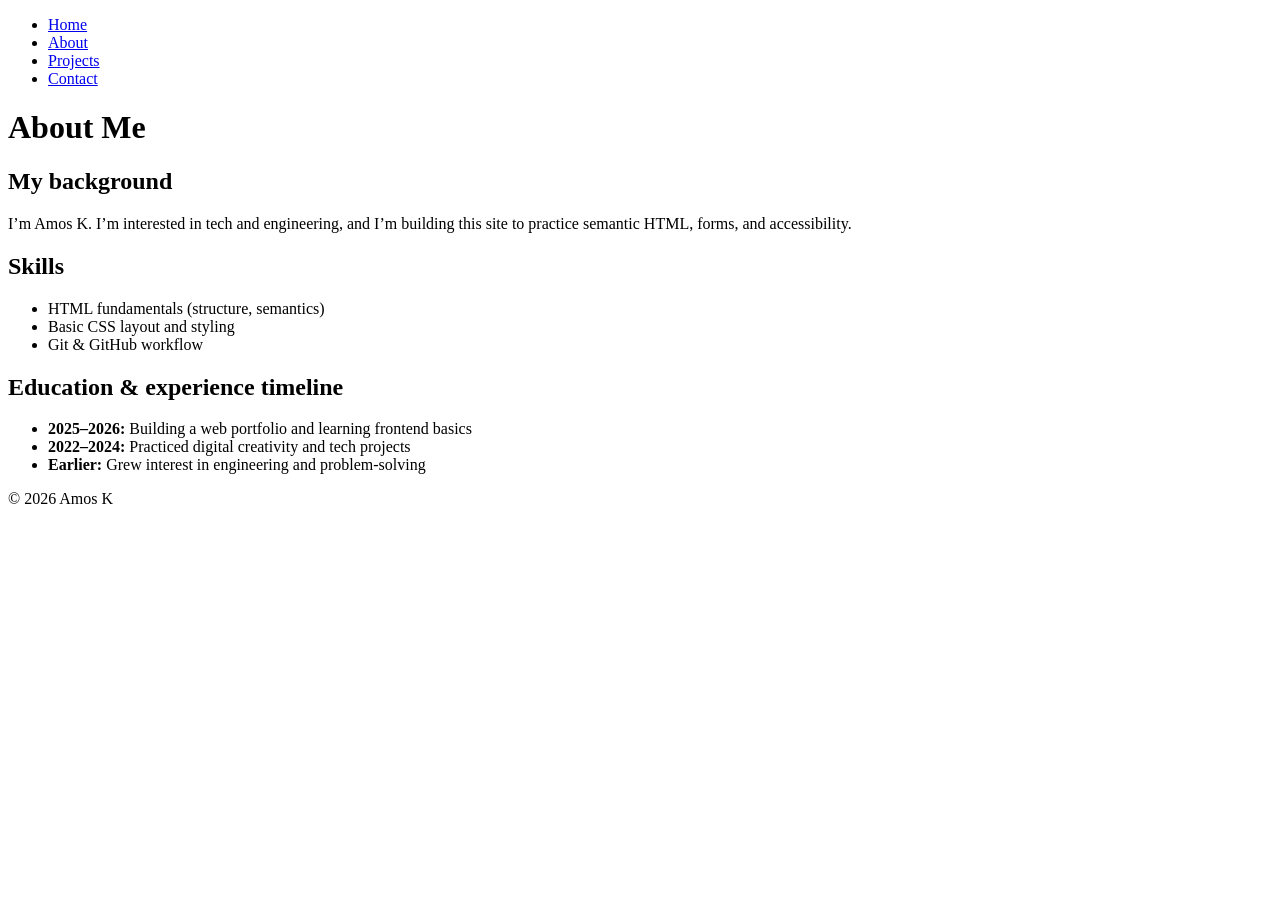
==== about.html @ 5dd73eac "new files and changes" ====
<!DOCTYPE html>
<html lang="en">
<head>
  <meta charset="UTF-8" />
  <meta name="viewport" content="width=device-width, initial-scale=1.0" />
  <title>About | Amos K</title>
  
</head>

<body>
  <header class="container">
    <nav aria-label="Primary navigation">
      <ul>
        <li><a href="index.html">Home</a></li>
        <li><a href="about.html" aria-current="page">About</a></li>
        <li><a href="projects.html">Projects</a></li>
        <li><a href="contact.html">Contact</a></li>
      </ul>
    </nav>
    <h1>About Me</h1>
  </header>

  <main class="container">
    <h2>My background</h2>
    <p>
      I’m Amos K. I’m interested in tech and engineering, and I’m building this site to practice semantic HTML,
      forms, and accessibility.
    </p>

    <h2>Skills</h2>
    <ul>
      <li>HTML fundamentals (structure, semantics)</li>
      <li>Basic CSS layout and styling</li>
      <li>Git & GitHub workflow</li>
    </ul>

    <h2>Education & experience timeline</h2>
    <ul>
      <li><strong>2025–2026:</strong> Building a web portfolio and learning frontend basics</li>
      <li><strong>2022–2024:</strong> Practiced digital creativity and tech projects</li>
      <li><strong>Earlier:</strong> Grew interest in engineering and problem-solving</li>
    </ul>
  </main>

  <footer class="container">
    <p>© 2026 Amos K</p>
  </footer>
</body>
</html>
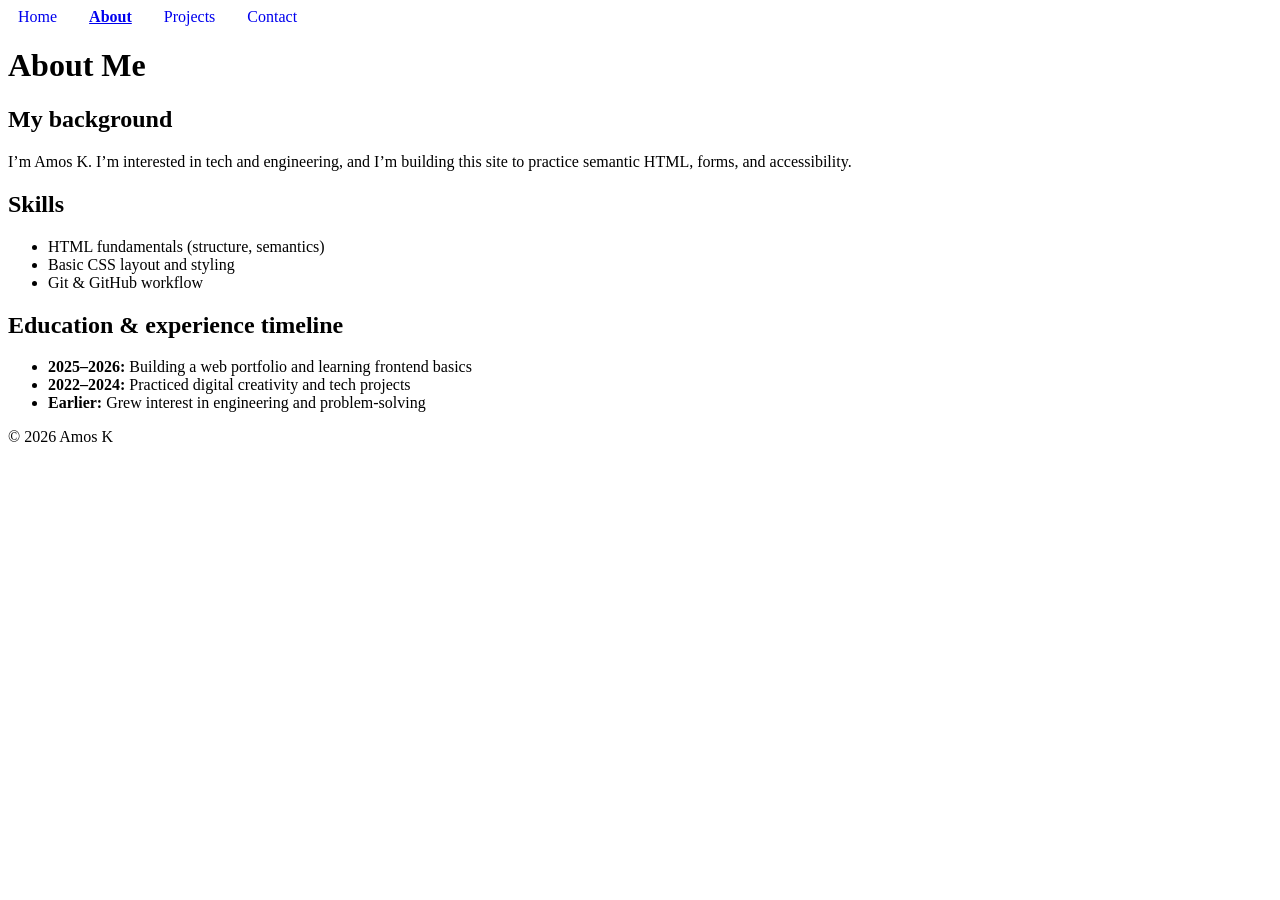
==== commit 8ed0fe80: "nav changes" ====
--- a/about.html
+++ b/about.html
@@ -4,7 +4,26 @@
   <meta charset="UTF-8" />
   <meta name="viewport" content="width=device-width, initial-scale=1.0" />
   <title>About | Amos K</title>
-  
+  <style>
+    nav ul {
+  list-style: none;
+  padding: 0;
+  margin: 0;
+  display: flex;
+  gap: 12px;
+}
+
+nav a {
+  text-decoration: none;
+  padding: 6px 10px;
+  border-radius: 6px;
+}
+
+nav a[aria-current="page"] {
+  font-weight: bold;
+  text-decoration: underline;
+}
+  </style>
 </head>
 
 <body>
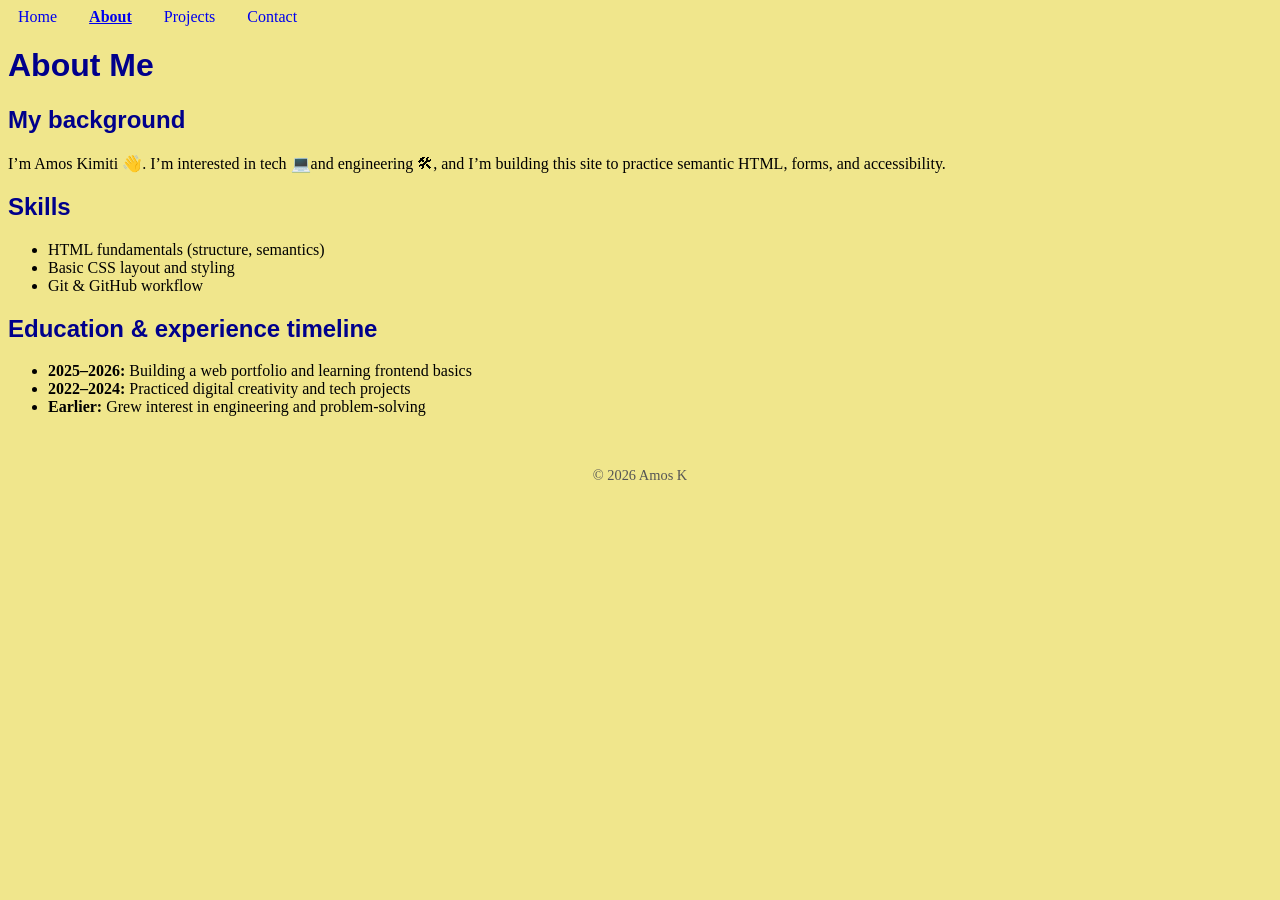
==== commit 4d759aa2: "more attributes" ====
--- a/about.html
+++ b/about.html
@@ -26,7 +26,7 @@
   </style>
 </head>
 
-<body>
+<body style="background-color: #f0e68c;">
   <header class="container">
     <nav aria-label="Primary navigation">
       <ul>
@@ -36,24 +36,24 @@
         <li><a href="contact.html">Contact</a></li>
       </ul>
     </nav>
-    <h1>About Me</h1>
+    <h1 style="color: darkblue; font-family: 'Franklin Gothic Medium', 'Arial Narrow', Arial, sans-serif;">About Me</h1>
   </header>
 
   <main class="container">
-    <h2>My background</h2>
+    <h2 style="color: darkblue; font-family: 'Franklin Gothic Medium', 'Arial Narrow', Arial, sans-serif;">My background</h2>
     <p>
-      I’m Amos K. I’m interested in tech and engineering, and I’m building this site to practice semantic HTML,
+      I’m Amos Kimiti 👋. I’m interested in tech 💻and engineering 🛠, and I’m building this site to practice semantic HTML,
       forms, and accessibility.
     </p>
 
-    <h2>Skills</h2>
+    <h2 style="color: darkblue; font-family: 'Franklin Gothic Medium', 'Arial Narrow', Arial, sans-serif;">Skills</h2>
     <ul>
       <li>HTML fundamentals (structure, semantics)</li>
       <li>Basic CSS layout and styling</li>
       <li>Git & GitHub workflow</li>
     </ul>
 
-    <h2>Education & experience timeline</h2>
+    <h2 style="color: darkblue; font-family: 'Franklin Gothic Medium', 'Arial Narrow', Arial, sans-serif;">Education & experience timeline</h2>
     <ul>
       <li><strong>2025–2026:</strong> Building a web portfolio and learning frontend basics</li>
       <li><strong>2022–2024:</strong> Practiced digital creativity and tech projects</li>
@@ -61,7 +61,7 @@
     </ul>
   </main>
 
-  <footer class="container">
+  <footer class="container" style="text-align: center; padding: 20px; font-size: 0.9em; color: #555;">
     <p>© 2026 Amos K</p>
   </footer>
 </body>
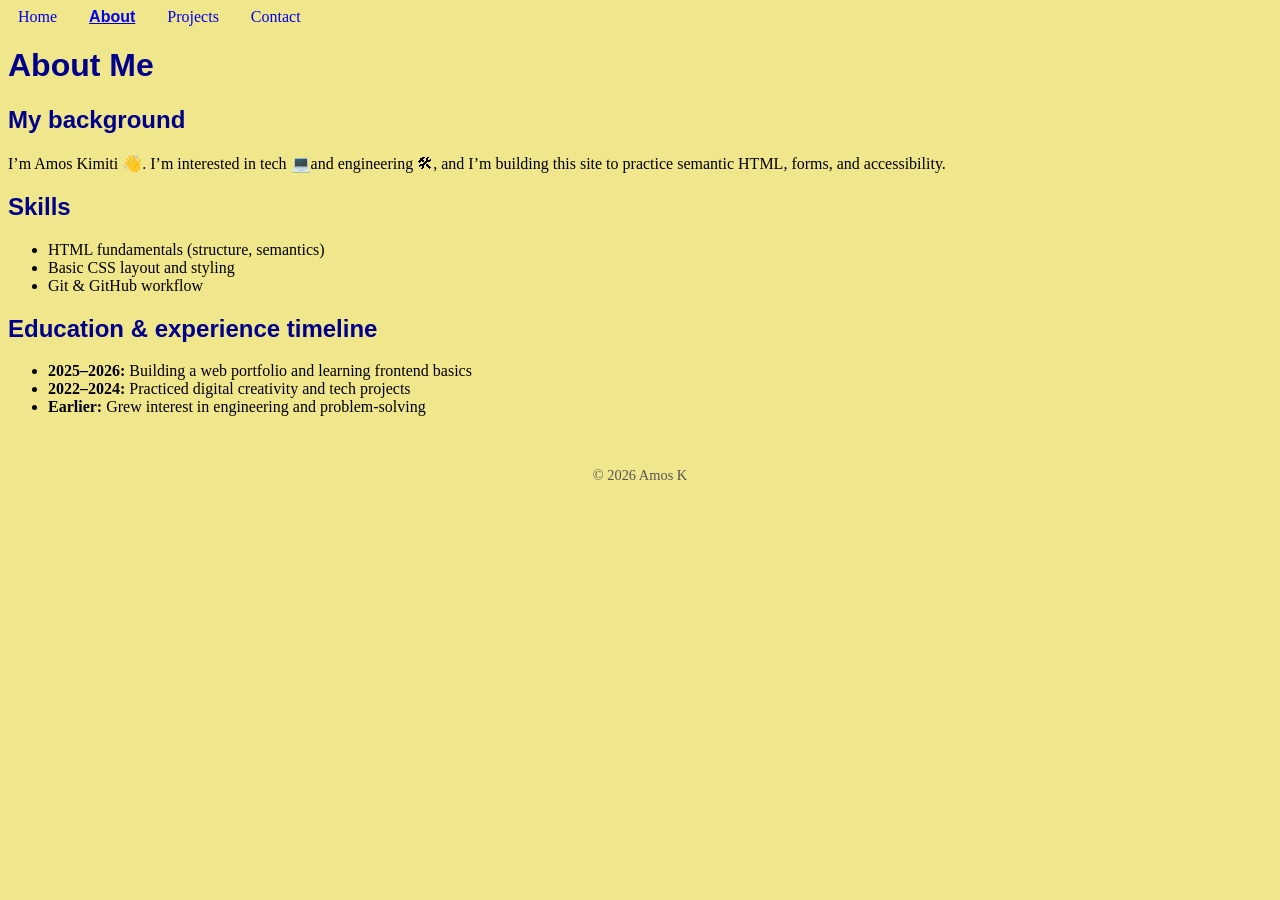
==== commit 62e8ba15: "styles.css added and inline css removed" ====
--- a/about.html
+++ b/about.html
@@ -31,7 +31,7 @@
     <nav aria-label="Primary navigation">
       <ul>
         <li><a href="index.html">Home</a></li>
-        <li><a href="about.html" aria-current="page">About</a></li>
+        <li><a href="about.html" aria-current="page" style="font-family: 'Franklin Gothic Medium', 'Arial Narrow', Arial, sans-serif;">About</a></li>
         <li><a href="projects.html">Projects</a></li>
         <li><a href="contact.html">Contact</a></li>
       </ul>
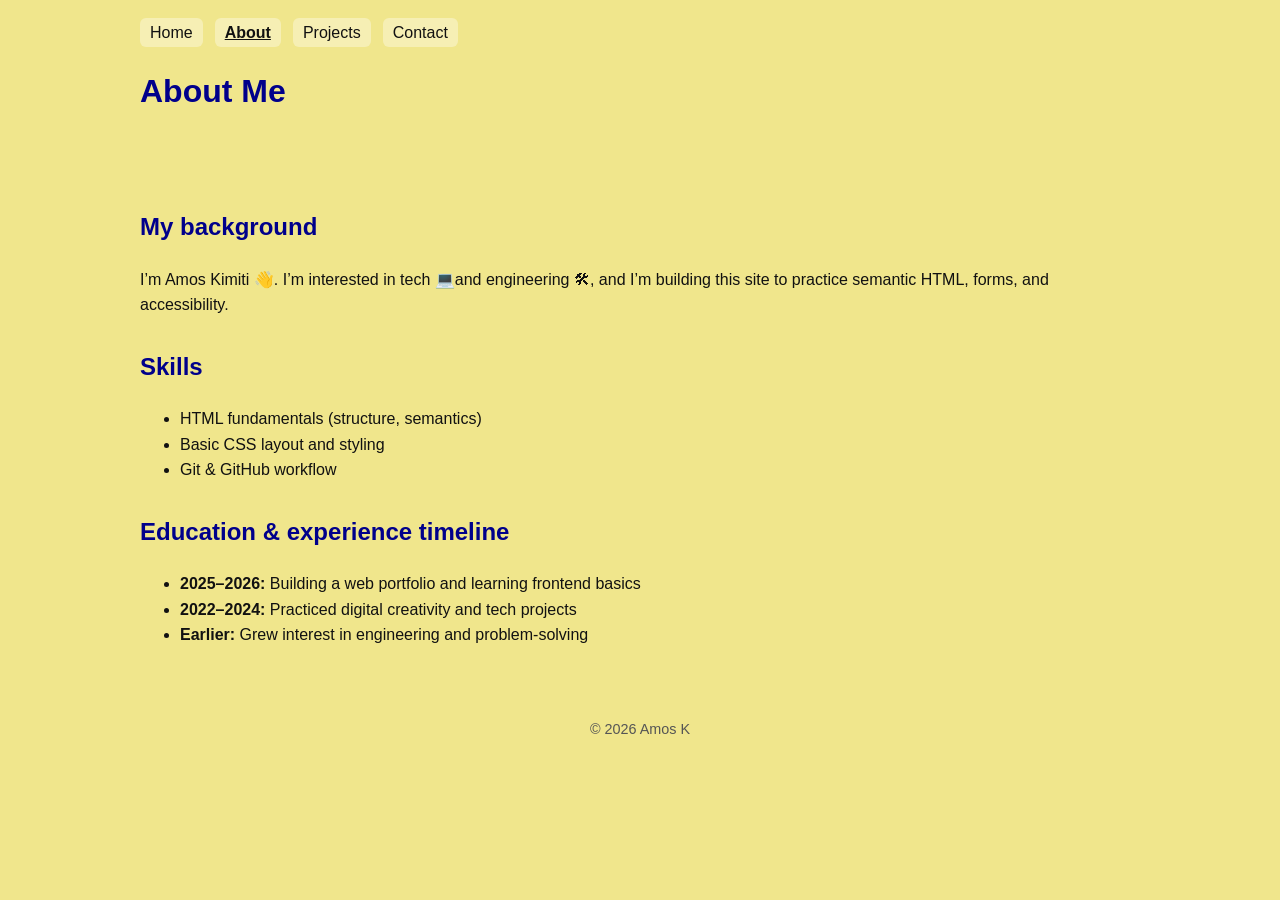
==== commit 6820a9a5: "styles.css added and inline css removed" ====
--- a/about.html
+++ b/about.html
@@ -1,59 +1,41 @@
+<!--About.html-->
 <!DOCTYPE html>
 <html lang="en">
 <head>
   <meta charset="UTF-8" />
   <meta name="viewport" content="width=device-width, initial-scale=1.0" />
   <title>About | Amos K</title>
-  <style>
-    nav ul {
-  list-style: none;
-  padding: 0;
-  margin: 0;
-  display: flex;
-  gap: 12px;
-}
-
-nav a {
-  text-decoration: none;
-  padding: 6px 10px;
-  border-radius: 6px;
-}
-
-nav a[aria-current="page"] {
-  font-weight: bold;
-  text-decoration: underline;
-}
-  </style>
+  <link rel="stylesheet" href="./styles.css"/>
 </head>
 
-<body style="background-color: #f0e68c;">
+<body class="about-page">
   <header class="container">
     <nav aria-label="Primary navigation">
       <ul>
         <li><a href="index.html">Home</a></li>
-        <li><a href="about.html" aria-current="page" style="font-family: 'Franklin Gothic Medium', 'Arial Narrow', Arial, sans-serif;">About</a></li>
+        <li><a href="about.html" aria-current="page">About</a></li>
         <li><a href="projects.html">Projects</a></li>
         <li><a href="contact.html">Contact</a></li>
       </ul>
     </nav>
-    <h1 style="color: darkblue; font-family: 'Franklin Gothic Medium', 'Arial Narrow', Arial, sans-serif;">About Me</h1>
+    <h1>About Me</h1>
   </header>
 
   <main class="container">
-    <h2 style="color: darkblue; font-family: 'Franklin Gothic Medium', 'Arial Narrow', Arial, sans-serif;">My background</h2>
+    <h2>My background</h2>
     <p>
       I’m Amos Kimiti 👋. I’m interested in tech 💻and engineering 🛠, and I’m building this site to practice semantic HTML,
       forms, and accessibility.
     </p>
 
-    <h2 style="color: darkblue; font-family: 'Franklin Gothic Medium', 'Arial Narrow', Arial, sans-serif;">Skills</h2>
+    <h2>Skills</h2>
     <ul>
       <li>HTML fundamentals (structure, semantics)</li>
       <li>Basic CSS layout and styling</li>
       <li>Git & GitHub workflow</li>
     </ul>
 
-    <h2 style="color: darkblue; font-family: 'Franklin Gothic Medium', 'Arial Narrow', Arial, sans-serif;">Education & experience timeline</h2>
+    <h2>Education & experience timeline</h2>
     <ul>
       <li><strong>2025–2026:</strong> Building a web portfolio and learning frontend basics</li>
       <li><strong>2022–2024:</strong> Practiced digital creativity and tech projects</li>
@@ -61,7 +43,7 @@
     </ul>
   </main>
 
-  <footer class="container" style="text-align: center; padding: 20px; font-size: 0.9em; color: #555;">
+  <footer class="container" >
     <p>© 2026 Amos K</p>
   </footer>
 </body>
--- a/styles.css
+++ b/styles.css
@@ -0,0 +1,201 @@
+/* Reset / base */
+* {
+  box-sizing: border-box;
+}
+
+body {
+  margin: 0;
+  font-family: Arial, sans-serif;
+  line-height: 1.6;
+  color: #111;
+}
+
+/* Page backgrounds */
+body.home-page {
+  background-color: burlywood;
+}
+
+body.about-page {
+  background-color: #f0e68c;
+}
+
+body.projects-page,
+body.contact-page {
+  background-color: #877cec;
+  color: #000;
+}
+
+/* Shared layout */
+.container {
+  width: min(1000px, 90%);
+  margin: 0 auto;
+  padding: 20px 0;
+}
+
+/* Navigation */
+nav ul {
+  list-style: none;
+  padding: 0;
+  margin: 0 0 20px 0;
+  display: flex;
+  gap: 12px;
+  flex-wrap: wrap;
+}
+
+nav a {
+  text-decoration: none;
+  padding: 6px 10px;
+  border-radius: 6px;
+  color: #111;
+  background-color: rgba(255, 255, 255, 0.35);
+}
+
+nav a:hover {
+  background-color: rgba(255, 255, 255, 0.6);
+}
+
+nav a[aria-current="page"] {
+  font-weight: bold;
+  text-decoration: underline;
+}
+
+/* Headings */
+h1,
+h2 {
+  color: darkblue;
+  font-family: "Franklin Gothic Medium", "Arial Narrow", Arial, sans-serif;
+}
+
+h1 {
+  margin-top: 10px;
+}
+
+h2 {
+  margin-top: 30px;
+}
+
+/* Hero section */
+.hero {
+  padding: 20px 0;
+}
+
+/* Images */
+img {
+  max-width: 100%;
+  height: auto;
+  border-radius: 8px;
+}
+
+/* Projects grid */
+.grid {
+  display: grid;
+  grid-template-columns: repeat(auto-fit, minmax(250px, 1fr));
+  gap: 20px;
+}
+
+.card {
+  background-color: rgba(255, 255, 255, 0.7);
+  padding: 16px;
+  border-radius: 10px;
+  box-shadow: 0 2px 8px rgba(0, 0, 0, 0.15);
+}
+
+.card h3 {
+  margin-top: 0;
+}
+
+/* Form */
+form {
+  background-color: rgba(255, 255, 255, 0.7);
+  padding: 20px;
+  border-radius: 10px;
+}
+
+fieldset {
+  border: 1px solid #444;
+  border-radius: 8px;
+  margin-bottom: 20px;
+  padding: 16px;
+}
+
+legend {
+  font-weight: bold;
+  padding: 0 8px;
+}
+
+label {
+  display: block;
+  margin-bottom: 6px;
+  font-weight: 600;
+}
+
+input,
+select,
+textarea {
+  width: 100%;
+  padding: 10px;
+  border: 1px solid #777;
+  border-radius: 6px;
+  font: inherit;
+}
+
+textarea {
+  min-height: 120px;
+  resize: vertical;
+}
+
+.row {
+  display: grid;
+  grid-template-columns: 1fr 1fr;
+  gap: 16px;
+  margin-bottom: 16px;
+}
+
+.inline {
+  display: flex;
+  align-items: center;
+  gap: 8px;
+}
+
+.inline input {
+  width: auto;
+}
+
+.hint {
+  font-size: 0.9em;
+  color: #333;
+}
+
+button {
+  background-color: darkblue;
+  color: white;
+  padding: 10px 20px;
+  border: none;
+  border-radius: 5px;
+  cursor: pointer;
+  font: inherit;
+}
+
+button:hover {
+  background-color: navy;
+}
+
+/* Footer */
+footer {
+  text-align: center;
+  padding: 20px;
+  font-size: 0.9em;
+  color: #555;
+}
+
+/* Responsive */
+@media (max-width: 700px) {
+  .row {
+    grid-template-columns: 1fr;
+  }
+
+  nav ul {
+    flex-direction: column;
+    align-items: flex-start;
+  }
+}
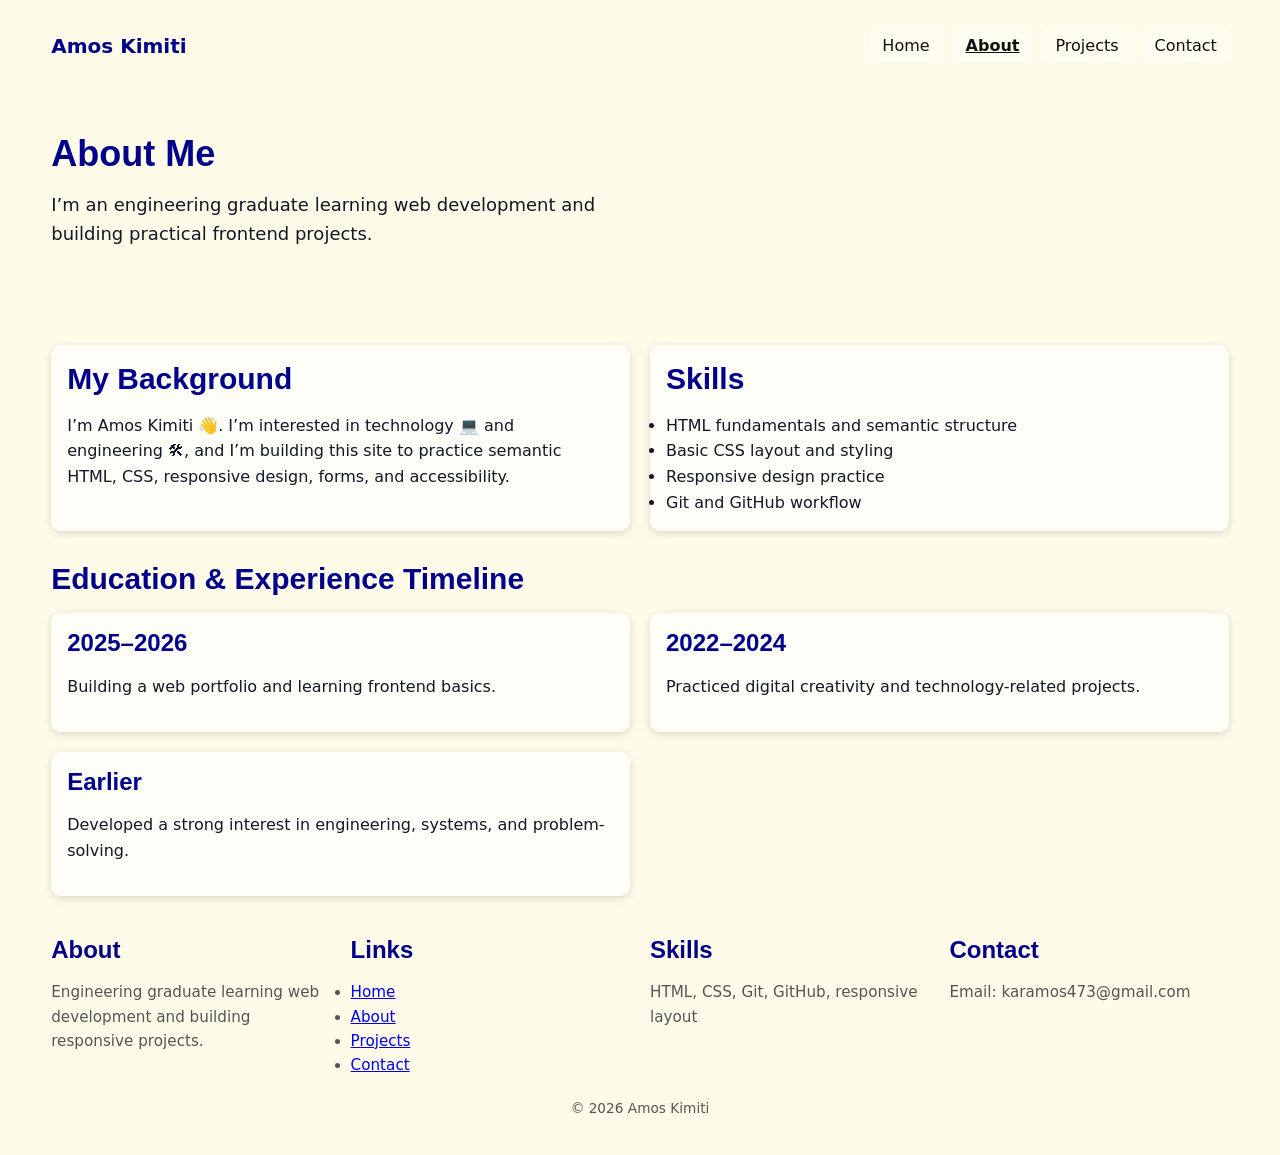
==== commit 4319d10a: "css changes" ====
--- a/about.html
+++ b/about.html
@@ -1,16 +1,21 @@
-<!--About.html-->
 <!DOCTYPE html>
 <html lang="en">
 <head>
   <meta charset="UTF-8" />
   <meta name="viewport" content="width=device-width, initial-scale=1.0" />
-  <title>About | Amos K</title>
+  <title>About | Amos Kimiti</title>
+
+  <link rel="preconnect" href="https://fonts.googleapis.com">
+  <link rel="preconnect" href="https://fonts.gstatic.com" crossorigin>
+  <link href="https://fonts.googleapis.com/css2?family=Poppins:wght@400;600;700&family=Roboto:wght@400;500&display=swap" rel="stylesheet">
+
   <link rel="stylesheet" href="./styles.css"/>
 </head>
 
 <body class="about-page">
   <header class="container">
     <nav aria-label="Primary navigation">
+      <a href="index.html" class="logo">Amos Kimiti</a>
       <ul>
         <li><a href="index.html">Home</a></li>
         <li><a href="about.html" aria-current="page">About</a></li>
@@ -18,33 +23,82 @@
         <li><a href="contact.html">Contact</a></li>
       </ul>
     </nav>
-    <h1>About Me</h1>
+
+    <section class="hero">
+      <div class="hero-text">
+        <h1>About Me</h1>
+        <p class="lead">
+          I’m an engineering graduate learning web development and building practical frontend projects.
+        </p>
+      </div>
+    </section>
   </header>
 
   <main class="container">
-    <h2>My background</h2>
-    <p>
-      I’m Amos Kimiti 👋. I’m interested in tech 💻and engineering 🛠, and I’m building this site to practice semantic HTML,
-      forms, and accessibility.
-    </p>
+    <section class="grid">
+      <article class="card">
+        <h2>My Background</h2>
+        <p>
+          I’m Amos Kimiti 👋. I’m interested in technology 💻 and engineering 🛠, and I’m building this site to
+          practice semantic HTML, CSS, responsive design, forms, and accessibility.
+        </p>
+      </article>
 
-    <h2>Skills</h2>
-    <ul>
-      <li>HTML fundamentals (structure, semantics)</li>
-      <li>Basic CSS layout and styling</li>
-      <li>Git & GitHub workflow</li>
-    </ul>
+      <article class="card">
+        <h2>Skills</h2>
+        <ul>
+          <li>HTML fundamentals and semantic structure</li>
+          <li>Basic CSS layout and styling</li>
+          <li>Responsive design practice</li>
+          <li>Git and GitHub workflow</li>
+        </ul>
+      </article>
+    </section>
 
-    <h2>Education & experience timeline</h2>
-    <ul>
-      <li><strong>2025–2026:</strong> Building a web portfolio and learning frontend basics</li>
-      <li><strong>2022–2024:</strong> Practiced digital creativity and tech projects</li>
-      <li><strong>Earlier:</strong> Grew interest in engineering and problem-solving</li>
-    </ul>
+    <section>
+      <h2>Education & Experience Timeline</h2>
+      <div class="skills-grid">
+        <article class="card">
+          <h3>2025–2026</h3>
+          <p>Building a web portfolio and learning frontend basics.</p>
+        </article>
+        <article class="card">
+          <h3>2022–2024</h3>
+          <p>Practiced digital creativity and technology-related projects.</p>
+        </article>
+        <article class="card">
+          <h3>Earlier</h3>
+          <p>Developed a strong interest in engineering, systems, and problem-solving.</p>
+        </article>
+      </div>
+    </section>
   </main>
 
-  <footer class="container" >
-    <p>© 2026 Amos K</p>
+  <footer class="container">
+    <div class="footer-grid">
+      <div>
+        <h3>About</h3>
+        <p>Engineering graduate learning web development and building responsive projects.</p>
+      </div>
+      <div>
+        <h3>Links</h3>
+        <ul>
+          <li><a href="index.html">Home</a></li>
+          <li><a href="about.html">About</a></li>
+          <li><a href="projects.html">Projects</a></li>
+          <li><a href="contact.html">Contact</a></li>
+        </ul>
+      </div>
+      <div>
+        <h3>Skills</h3>
+        <p>HTML, CSS, Git, GitHub, responsive layout</p>
+      </div>
+      <div>
+        <h3>Contact</h3>
+        <p>Email: karamos473@gmail.com</p>
+      </div>
+    </div>
+    <p class="footer-bottom">© 2026 Amos Kimiti</p>
   </footer>
 </body>
 </html>
--- a/styles.css
+++ b/styles.css
@@ -1,95 +1,190 @@
-/* Reset / base */
+/* =========================
+   RESET + ROOT
+========================= */
 * {
+  margin: 0;
+  padding: 0;
   box-sizing: border-box;
 }
 
+:root {
+  /* Typography scale */
+  --font-xs: 0.75rem;
+  --font-sm: 0.875rem;
+  --font-base: 1rem;
+  --font-lg: 1.125rem;
+  --font-xl: 1.25rem;
+  --font-2xl: 1.5rem;
+  --font-3xl: 1.875rem;
+  --font-4xl: 2.25rem;
+
+  /* Color system */
+  --color-primary: #1d4ed8;
+  --color-primary-light: #60a5fa;
+  --color-primary-dark: #1e3a8a;
+  --color-secondary: #f59e0b;
+  --color-background: #f8fafc;
+  --color-surface: rgba(255, 255, 255, 0.8);
+  --color-text: #111827;
+  --color-muted: #475569;
+  --color-border: #94a3b8;
+  --color-danger: #dc2626;
+
+  --radius: 10px;
+  --shadow-sm: 0 2px 8px rgba(0, 0, 0, 0.15);
+  --shadow-md: 0 10px 20px rgba(0, 0, 0, 0.12);
+}
+
 body {
+  font-family: system-ui, -apple-system, Segoe UI, Roboto, Arial, sans-serif;
+  font-size: 16px;
+  line-height: 1.6;
+  color: var(--color-text);
   margin: 0;
-  font-family: Arial, sans-serif;
-  line-height: 1.6;
-  color: #111;
-}
-
-/* Page backgrounds */
-body.home-page {
-  background-color: burlywood;
-}
-
-body.about-page {
-  background-color: #f0e68c;
-}
-
-body.projects-page,
-body.contact-page {
-  background-color: #877cec;
-  color: #000;
-}
-
-/* Shared layout */
+}
+
 .container {
   width: min(1000px, 90%);
   margin: 0 auto;
   padding: 20px 0;
 }
 
-/* Navigation */
+body.home-page {
+  background-color: #f8fafc;
+}
+
+body.about-page {
+  background-color: #fefce8;
+}
+
+body.projects-page,
+body.contact-page {
+  background-color: #eff6ff;
+  color: var(--color-text);
+}
+/* =========================
+   TYPOGRAPHY
+========================= */
+h1, h2, h3, h4, h5, h6 {
+  color: darkblue;
+  font-family: "Franklin Gothic Medium", "Arial Narrow", Arial, sans-serif;
+  line-height: 1.2;
+  margin-bottom: 1rem;
+}
+
+h1 {
+  font-size: var(--font-4xl);
+  margin-top: 10px;
+}
+
+h2 {
+  font-size: var(--font-3xl);
+  margin-top: 30px;
+}
+
+h3 {
+  font-size: var(--font-2xl);
+}
+
+h4 {
+  font-size: var(--font-xl);
+}
+
+h5 {
+  font-size: var(--font-lg);
+}
+
+h6 {
+  font-size: var(--font-base);
+}
+
+p {
+  margin-bottom: 1rem;
+}
+
+small,
+.text-small {
+  font-size: var(--font-sm);
+}
+
+.lead {
+  font-size: var(--font-lg);
+  max-width: 700px;
+}
+
+/* =========================
+   NAVIGATION
+========================= */
+nav {
+  display: flex;
+  justify-content: space-between;
+  align-items: center;
+  gap: 20px;
+  padding: 10px 0 20px;
+}
+
 nav ul {
   list-style: none;
   padding: 0;
-  margin: 0 0 20px 0;
+  margin: 0;
   display: flex;
   gap: 12px;
   flex-wrap: wrap;
+  align-items: center;
 }
 
 nav a {
   text-decoration: none;
-  padding: 6px 10px;
+  padding: 8px 12px;
   border-radius: 6px;
   color: #111;
   background-color: rgba(255, 255, 255, 0.35);
+  transition: all 0.3s ease;
 }
 
 nav a:hover {
   background-color: rgba(255, 255, 255, 0.6);
+  transform: translateY(-2px);
 }
 
 nav a[aria-current="page"] {
   font-weight: bold;
   text-decoration: underline;
 }
-
-/* Headings */
-h1,
-h2 {
+.logo {
+  font-weight: 700;
+  font-size: var(--font-xl);
   color: darkblue;
-  font-family: "Franklin Gothic Medium", "Arial Narrow", Arial, sans-serif;
-}
-
-h1 {
-  margin-top: 10px;
-}
-
-h2 {
-  margin-top: 30px;
-}
-
-/* Hero section */
+  background: none;
+  padding: 0;
+}
+/* =========================
+   HERO
+========================= */
 .hero {
-  padding: 20px 0;
-}
-
-/* Images */
-img {
-  max-width: 100%;
-  height: auto;
+  padding: 40px 0;
+  display: grid;
+  gap: 24px;
+  align-items: center;
+}
+
+.hero-text {
+  max-width: 650px;
+}
+
+.hero-image img {
+  width: 220px;
   border-radius: 8px;
-}
-
-/* Projects grid */
-.grid {
-  display: grid;
-  grid-template-columns: repeat(auto-fit, minmax(250px, 1fr));
+  box-shadow: var(--shadow-md);
+}
+/* =========================
+   GRID + CARDS
+========================= */
+.grid,
+.projects-grid,
+.skills-grid {
+  display: grid;
+  grid-template-columns: 1fr;
   gap: 20px;
 }
 
@@ -97,14 +192,99 @@
   background-color: rgba(255, 255, 255, 0.7);
   padding: 16px;
   border-radius: 10px;
-  box-shadow: 0 2px 8px rgba(0, 0, 0, 0.15);
-}
-
-.card h3 {
+  box-shadow: var(--shadow-sm);
+  transition: all 0.3s ease;
+}
+
+.card:hover {
+  box-shadow: var(--shadow-md);
+  transform: translateY(-4px);
+}
+
+.card h3,
+.card h2 {
   margin-top: 0;
 }
 
-/* Form */
+.card img {
+  width: 100%;
+  height: auto;
+  border-radius: 8px;
+  margin-bottom: 12px;
+}
+
+.card-content {
+  padding-top: 8px;
+}
+
+.tags {
+  display: flex;
+  gap: 8px;
+  flex-wrap: wrap;
+  margin: 12px 0;
+}
+
+.tag {
+  font-size: var(--font-sm);
+  background: rgba(255, 255, 255, 0.7);
+  padding: 4px 10px;
+  border-radius: 999px;
+}
+/* =========================
+   BUTTONS
+========================= */
+button,
+.btn {
+  display: inline-block;
+  background-color: darkblue;
+  color: white;
+  padding: 10px 20px;
+  border: none;
+  border-radius: 6px;
+  cursor: pointer;
+  font: inherit;
+  text-decoration: none;
+  transition: all 0.3s ease;
+}
+
+button:hover,
+.btn:hover {
+  background-color: navy;
+  transform: translateY(-2px);
+  box-shadow: 0 4px 6px rgba(0, 0, 0, 0.1);
+}
+
+.btn-secondary {
+  background: transparent;
+  color: darkblue;
+  border: 2px solid darkblue;
+}
+
+.btn-secondary:hover {
+  background: darkblue;
+  color: white;
+}
+
+.btn-danger {
+  background: var(--color-danger);
+  color: white;
+}
+
+.btn-danger:hover {
+  background: #b91c1c;
+}
+
+.btn-disabled,
+button:disabled {
+  background: #94a3b8;
+  color: #e2e8f0;
+  cursor: not-allowed;
+  box-shadow: none;
+  transform: none;
+}
+/* =========================
+   FORM
+========================= */
 form {
   background-color: rgba(255, 255, 255, 0.7);
   padding: 20px;
@@ -144,9 +324,25 @@
   resize: vertical;
 }
 
+input:focus,
+select:focus,
+textarea:focus,
+a:focus,
+button:focus {
+  outline: 2px solid var(--color-primary);
+  outline-offset: 2px;
+  border-color: var(--color-primary);
+}
+
+input:invalid,
+textarea:invalid,
+select:invalid {
+  border-color: var(--color-danger);
+}
+
 .row {
   display: grid;
-  grid-template-columns: 1fr 1fr;
+  grid-template-columns: 1fr;
   gap: 16px;
   margin-bottom: 16px;
 }
@@ -165,33 +361,188 @@
   font-size: 0.9em;
   color: #333;
 }
-
-button {
-  background-color: darkblue;
+.contact-layout {
+  display: grid;
+  grid-template-columns: 1fr;
+  gap: 20px;
+}
+
+.contact-sidebar {
+  background: rgba(255, 255, 255, 0.7);
+  padding: 20px;
+  border-radius: 10px;
+  box-shadow: var(--shadow-sm);
+}
+/* =========================
+   FOOTER
+========================= */
+footer {
+  margin-top: 40px;
+  padding: 30px 20px;
+  font-size: 0.95em;
+  color: #555;
+}
+
+.footer-grid {
+  display: grid;
+  grid-template-columns: 1fr;
+  gap: 20px;
+  text-align: left;
+}
+
+.footer-bottom {
+  text-align: center;
+  margin-top: 20px;
+  font-size: 0.9em;
+}
+/* =========================
+   BOX MODEL PRACTICE
+========================= */
+.box-row {
+  display: flex;
+  flex-wrap: wrap;
+  gap: 20px;
+  margin-top: 20px;
+}
+
+.demo-box {
+  width: 200px;
+  padding: 30px;
+  border: 5px solid #111;
+  margin: 10px;
+  background-color: #93c5fd;
+  text-align: center;
+  font-weight: bold;
+}
+
+.broken-box {
+  width: 300px;
+  padding: 20px;
+  border: none;
+  box-sizing: border-box;
+  background: #60a5fa;
   color: white;
-  padding: 10px 20px;
-  border: none;
-  border-radius: 5px;
-  cursor: pointer;
-  font: inherit;
-}
-
-button:hover {
-  background-color: navy;
-}
-
-/* Footer */
-footer {
-  text-align: center;
+  border-radius: 8px;
+}
+
+.practice-card {
+  width: 300px;
+  border: 1px solid gray;
+  border-radius: 10px;
+  overflow: hidden;
+  background: white;
+  box-shadow: var(--shadow-sm);
+}
+
+.practice-card img {
+  width: 100%;
+  display: block;
+}
+
+.practice-card-content {
   padding: 20px;
-  font-size: 0.9em;
-  color: #555;
-}
-
-/* Responsive */
+}
+
+.practice-card-content h3 {
+  margin-bottom: 15px;
+}
+
+.practice-card-content p {
+  margin-bottom: 20px;
+}
+/* =========================
+   GRID PRACTICE
+========================= */
+.gallery {
+  display: grid;
+  grid-template-columns: 1fr;
+  gap: 16px;
+}
+
+.gallery img {
+  width: 100%;
+  height: 220px;
+  object-fit: cover;
+}
+
+.magazine-layout {
+  display: grid;
+  grid-template-columns: 1fr;
+  gap: 16px;
+}
+
+.mag-header,
+.mag-sidebar,
+.mag-main,
+.mag-footer {
+  padding: 20px;
+  border-radius: 8px;
+  background: rgba(255, 255, 255, 0.75);
+}
+/* =========================
+   RESPONSIVE
+========================= */
+
+/* Tablet */
+@media (min-width: 768px) {
+  .row {
+    grid-template-columns: 1fr 1fr;
+  }
+
+  .projects-grid,
+  .grid,
+  .skills-grid,
+  .gallery,
+  .footer-grid {
+    grid-template-columns: repeat(2, 1fr);
+  }
+
+  .hero {
+    grid-template-columns: 1fr 1fr;
+  }
+
+  .contact-layout {
+    grid-template-columns: 2fr 1fr;
+  }
+}
+
+/* Desktop */
+@media (min-width: 1024px) {
+  .projects-grid,
+  .gallery {
+    grid-template-columns: repeat(3, 1fr);
+  }
+
+  .footer-grid {
+    grid-template-columns: repeat(4, 1fr);
+  }
+
+  .magazine-layout {
+    grid-template-columns: 250px 1fr;
+    grid-template-areas:
+      "header header"
+      "sidebar main"
+      "footer footer";
+  }
+
+  .mag-header { grid-area: header; }
+  .mag-sidebar { grid-area: sidebar; }
+  .mag-main { grid-area: main; }
+  .mag-footer { grid-area: footer; }
+}
+
+/* Large Desktop */
+@media (min-width: 1280px) {
+  .container {
+    width: min(1200px, 92%);
+  }
+}
+
+/* Smaller screens only */
 @media (max-width: 700px) {
-  .row {
-    grid-template-columns: 1fr;
+  nav {
+    flex-direction: column;
+    align-items: flex-start;
   }
 
   nav ul {
